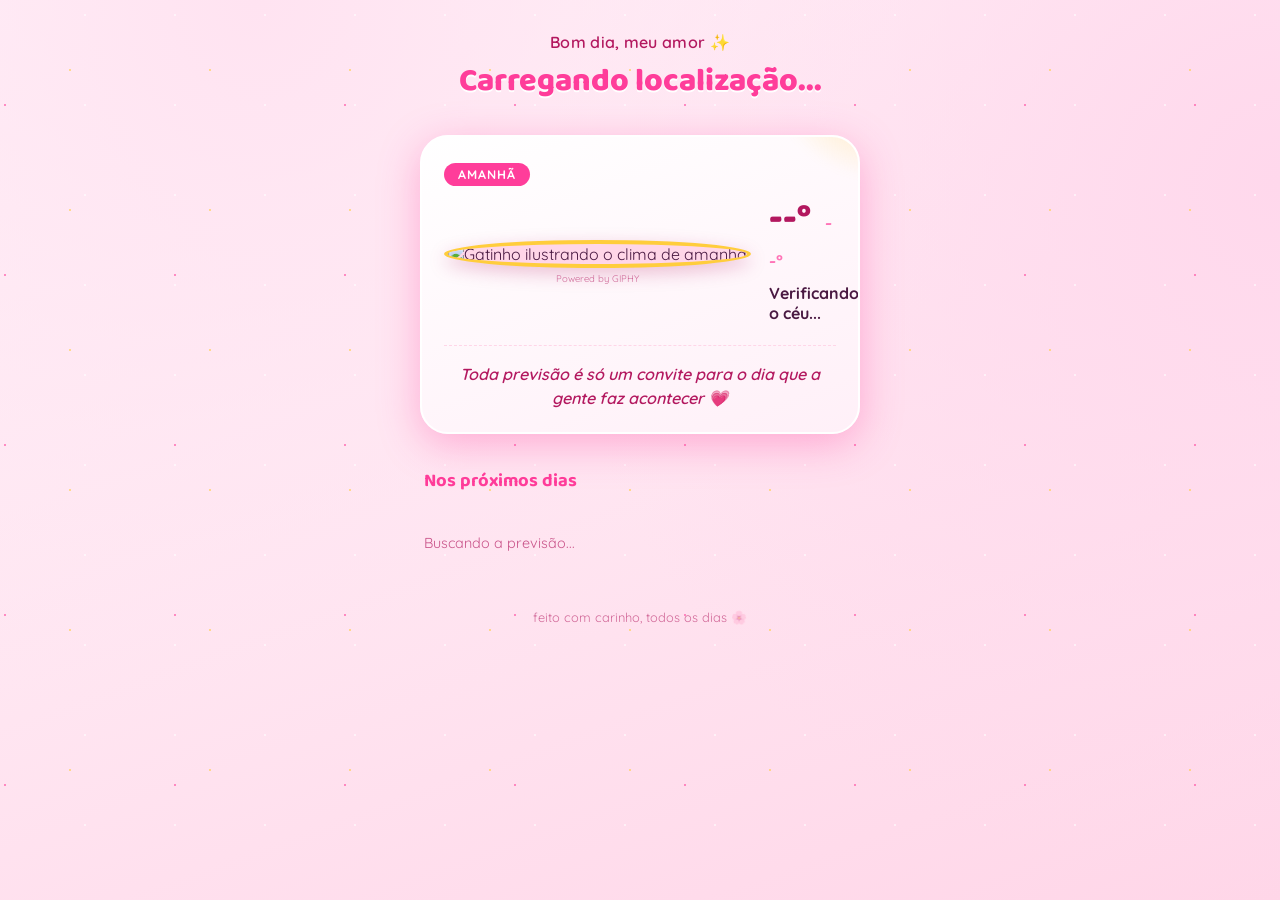
==== index.html @ 672c467a "Rename index-1.html to index.html" ====
<!DOCTYPE html>
<html lang="pt-BR">
<head>
  <meta charset="UTF-8" />
  <meta name="viewport" content="width=device-width, initial-scale=1.0" />
  <title>Para você, todo dia 💗</title>

  <!-- Fontes: uma display arredondada e afetuosa + uma de apoio para números/dados -->
  <link rel="preconnect" href="https://fonts.googleapis.com" />
  <link rel="preconnect" href="https://fonts.gstatic.com" crossorigin />
  <link
    href="https://fonts.googleapis.com/css2?family=Quicksand:wght@500;600;700&family=Baloo+2:wght@600;700;800&display=swap"
    rel="stylesheet"
  />

  <link rel="stylesheet" href="css/style.css" />
</head>
<body>

  <!-- Fundo decorativo de brilho, puramente visual -->
  <div class="glitter-layer" aria-hidden="true"></div>

  <div class="app">

    <!-- Cabeçalho -->
    <header class="app-header">
      <p class="saudacao" id="saudacao">Bom dia, meu amor ✨</p>
      <h1 class="cidade" id="cidade">Carregando localização...</h1>
      <p class="data-hoje" id="data-hoje"></p>
    </header>

    <!-- Card de destaque: o tempo de amanhã -->
    <section class="card-amanha" id="card-amanha" aria-live="polite">
      <p class="etiqueta">Amanhã</p>

      <div class="amanha-conteudo">
        <div class="amanha-gif-wrap">
          <img
            id="gif-gato"
            class="amanha-gif"
            src=""
            alt="Gatinho ilustrando o clima de amanhã"
          />
          <span class="giphy-credito">Powered by GIPHY</span>
        </div>

        <div class="amanha-info">
          <p class="amanha-temp">
            <span id="temp-max">--°</span>
            <span class="temp-min" id="temp-min">--°</span>
          </p>
          <p class="amanha-condicao" id="amanha-condicao">Verificando o céu...</p>
          <p class="amanha-chuva" id="amanha-chuva"></p>
        </div>
      </div>

      <p class="frase-inspiradora" id="frase-inspiradora">
        Toda previsão é só um convite para o dia que a gente faz acontecer 💗
      </p>
    </section>

    <!-- Próximos 4 dias -->
    <section class="proximos-dias">
      <h2 class="proximos-titulo">Nos próximos dias</h2>
      <div class="dias-lista" id="dias-lista">
        <!-- Os 4 cards de dia serão inseridos aqui via JavaScript (main.js) -->
        <p class="dias-carregando" id="dias-carregando">Buscando a previsão...</p>
      </div>
    </section>

    <footer class="app-footer">
      <p>feito com carinho, todos os dias 🌸</p>
    </footer>

  </div>

  <!-- Módulos JS (serão criados nos próximos passos) -->
  <script src="js/config.js"></script>
  <script src="js/clima.js"></script>
  <script src="js/frases.js"></script>
  <script src="js/gif.js"></script>
  <script src="js/main.js"></script>
</body>
</html>
---- css/style.css ----
/* =========================================================
   Para você, todo dia 💗 — style.css
   Paleta: rosa choque + pink pastel + dourado brilhante
   ========================================================= */

:root {
  --rosa-choque: #ff3d9a;
  --rosa-pastel: #ffd6e8;
  --magenta-profundo: #b3185f;
  --dourado: #ffcd3c;
  --creme: #fff6fb;
  --texto-escuro: #4a1942;
  --branco: #ffffff;

  --raio-grande: 28px;
  --raio-medio: 18px;
  --sombra-brilho: 0 10px 40px rgba(255, 61, 154, 0.35);
}

* {
  box-sizing: border-box;
}

body {
  margin: 0;
  min-height: 100vh;
  font-family: "Quicksand", sans-serif;
  color: var(--texto-escuro);
  background: radial-gradient(circle at 20% 0%, #ffe3f1 0%, transparent 55%),
    radial-gradient(circle at 100% 20%, #ffd8ec 0%, transparent 50%),
    linear-gradient(160deg, var(--creme) 0%, var(--rosa-pastel) 100%);
  overflow-x: hidden;
  position: relative;
}

/* ---------------------------------------------------------
   Camada de brilho: pontinhos dourados que cintilam no fundo
   --------------------------------------------------------- */
.glitter-layer {
  position: fixed;
  inset: 0;
  pointer-events: none;
  z-index: 0;
  background-image: radial-gradient(circle, var(--dourado) 1px, transparent 1.5px),
    radial-gradient(circle, var(--branco) 1px, transparent 1.5px),
    radial-gradient(circle, var(--rosa-choque) 1px, transparent 1.5px);
  background-size: 140px 140px, 90px 90px, 170px 170px;
  background-position: 0 0, 40px 60px, 90px 20px;
  animation: cintilar 6s ease-in-out infinite alternate;
  opacity: 0.55;
}

@keyframes cintilar {
  from {
    opacity: 0.35;
    background-position: 0 0, 40px 60px, 90px 20px;
  }
  to {
    opacity: 0.7;
    background-position: 10px 20px, 30px 40px, 100px 40px;
  }
}

/* ---------------------------------------------------------
   Container principal
   --------------------------------------------------------- */
.app {
  position: relative;
  z-index: 1;
  max-width: 480px;
  margin: 0 auto;
  padding: 32px 20px 48px;
}

/* ---------------------------------------------------------
   Cabeçalho
   --------------------------------------------------------- */
.app-header {
  text-align: center;
  margin-bottom: 28px;
}

.saudacao {
  margin: 0;
  font-weight: 600;
  color: var(--magenta-profundo);
  letter-spacing: 0.02em;
}

.cidade {
  font-family: "Baloo 2", "Quicksand", sans-serif;
  font-size: 2rem;
  font-weight: 800;
  margin: 4px 0 2px;
  color: var(--rosa-choque);
  text-shadow: 0 2px 0 var(--branco);
}

.data-hoje {
  margin: 0;
  font-size: 0.9rem;
  color: var(--magenta-profundo);
  opacity: 0.8;
  text-transform: capitalize;
}

/* ---------------------------------------------------------
   Card de destaque: o tempo de amanhã (elemento-assinatura)
   --------------------------------------------------------- */
.card-amanha {
  background: linear-gradient(160deg, var(--branco) 0%, #fff0f8 100%);
  border-radius: var(--raio-grande);
  padding: 26px 22px 22px;
  box-shadow: var(--sombra-brilho);
  border: 2px solid var(--branco);
  position: relative;
  overflow: hidden;
  margin-bottom: 32px;
}

.card-amanha::before {
  content: "";
  position: absolute;
  top: -60%;
  right: -30%;
  width: 220px;
  height: 220px;
  background: radial-gradient(circle, rgba(255, 205, 60, 0.5), transparent 70%);
  filter: blur(4px);
}

.etiqueta {
  display: inline-block;
  margin: 0 0 14px;
  padding: 4px 14px;
  font-size: 0.78rem;
  font-weight: 700;
  letter-spacing: 0.08em;
  text-transform: uppercase;
  color: var(--branco);
  background: var(--rosa-choque);
  border-radius: 999px;
}

.amanha-conteudo {
  display: flex;
  align-items: center;
  gap: 18px;
  position: relative;
  z-index: 1;
}

.amanha-gif-wrap {
  position: relative;
  flex-shrink: 0;
}

.amanha-gif {
  width: 108px;
  height: 108px;
  object-fit: cover;
  border-radius: 50%;
  border: 4px solid var(--dourado);
  background: var(--rosa-pastel);
  box-shadow: 0 6px 18px rgba(179, 24, 95, 0.25);
}

.giphy-credito {
  display: block;
  text-align: center;
  font-size: 0.6rem;
  color: var(--magenta-profundo);
  opacity: 0.6;
  margin-top: 4px;
}

.amanha-info {
  flex: 1;
  min-width: 0;
}

.amanha-temp {
  margin: 0;
  font-family: "Baloo 2", sans-serif;
  font-weight: 800;
  font-size: 2.4rem;
  line-height: 1;
  color: var(--magenta-profundo);
}

.temp-min {
  font-size: 1.2rem;
  font-weight: 600;
  color: var(--rosa-choque);
  opacity: 0.7;
  margin-left: 6px;
}

.amanha-condicao {
  margin: 6px 0 2px;
  font-weight: 700;
  color: var(--texto-escuro);
}

.amanha-chuva {
  margin: 0;
  font-size: 0.85rem;
  color: var(--magenta-profundo);
  opacity: 0.75;
}

.frase-inspiradora {
  position: relative;
  z-index: 1;
  margin: 20px 0 0;
  padding-top: 16px;
  border-top: 1.5px dashed var(--rosa-pastel);
  font-style: italic;
  font-weight: 600;
  color: var(--magenta-profundo);
  text-align: center;
  line-height: 1.5;
}

/* ---------------------------------------------------------
   Próximos 4 dias
   --------------------------------------------------------- */
.proximos-dias {
  margin-bottom: 24px;
}

.proximos-titulo {
  font-family: "Baloo 2", sans-serif;
  font-size: 1.15rem;
  font-weight: 700;
  color: var(--rosa-choque);
  margin: 0 0 12px 4px;
}

.dias-lista {
  display: flex;
  gap: 12px;
  overflow-x: auto;
  padding-bottom: 6px;
  scrollbar-width: none;
}

.dias-lista::-webkit-scrollbar {
  display: none;
}

.dia-card {
  flex: 0 0 auto;
  width: 92px;
  background: var(--branco);
  border-radius: var(--raio-medio);
  padding: 14px 10px;
  text-align: center;
  box-shadow: 0 4px 14px rgba(255, 61, 154, 0.15);
  border: 1.5px solid var(--rosa-pastel);
}

.dia-card .dia-nome {
  margin: 0 0 6px;
  font-size: 0.8rem;
  font-weight: 700;
  color: var(--magenta-profundo);
  text-transform: capitalize;
}

.dia-card .dia-icone {
  width: 36px;
  height: 36px;
  margin: 0 auto 6px;
  display: block;
}

.dia-card .dia-temps {
  margin: 0;
  font-size: 0.85rem;
  font-weight: 700;
  color: var(--texto-escuro);
}

.dia-card .dia-temps .dia-min {
  color: var(--rosa-choque);
  opacity: 0.65;
  font-weight: 600;
  margin-left: 4px;
}

.dias-carregando {
  font-size: 0.9rem;
  color: var(--magenta-profundo);
  opacity: 0.7;
  padding: 12px 4px;
}

/* ---------------------------------------------------------
   Rodapé
   --------------------------------------------------------- */
.app-footer {
  text-align: center;
  font-size: 0.8rem;
  color: var(--magenta-profundo);
  opacity: 0.6;
}

/* ---------------------------------------------------------
   Acessibilidade: respeita preferência de menos movimento
   --------------------------------------------------------- */
@media (prefers-reduced-motion: reduce) {
  .glitter-layer {
    animation: none;
  }
}

/* ---------------------------------------------------------
   Telas pequenas
   --------------------------------------------------------- */
@media (max-width: 360px) {
  .amanha-conteudo {
    flex-direction: column;
    text-align: center;
  }

  .amanha-gif {
    width: 96px;
    height: 96px;
  }
}
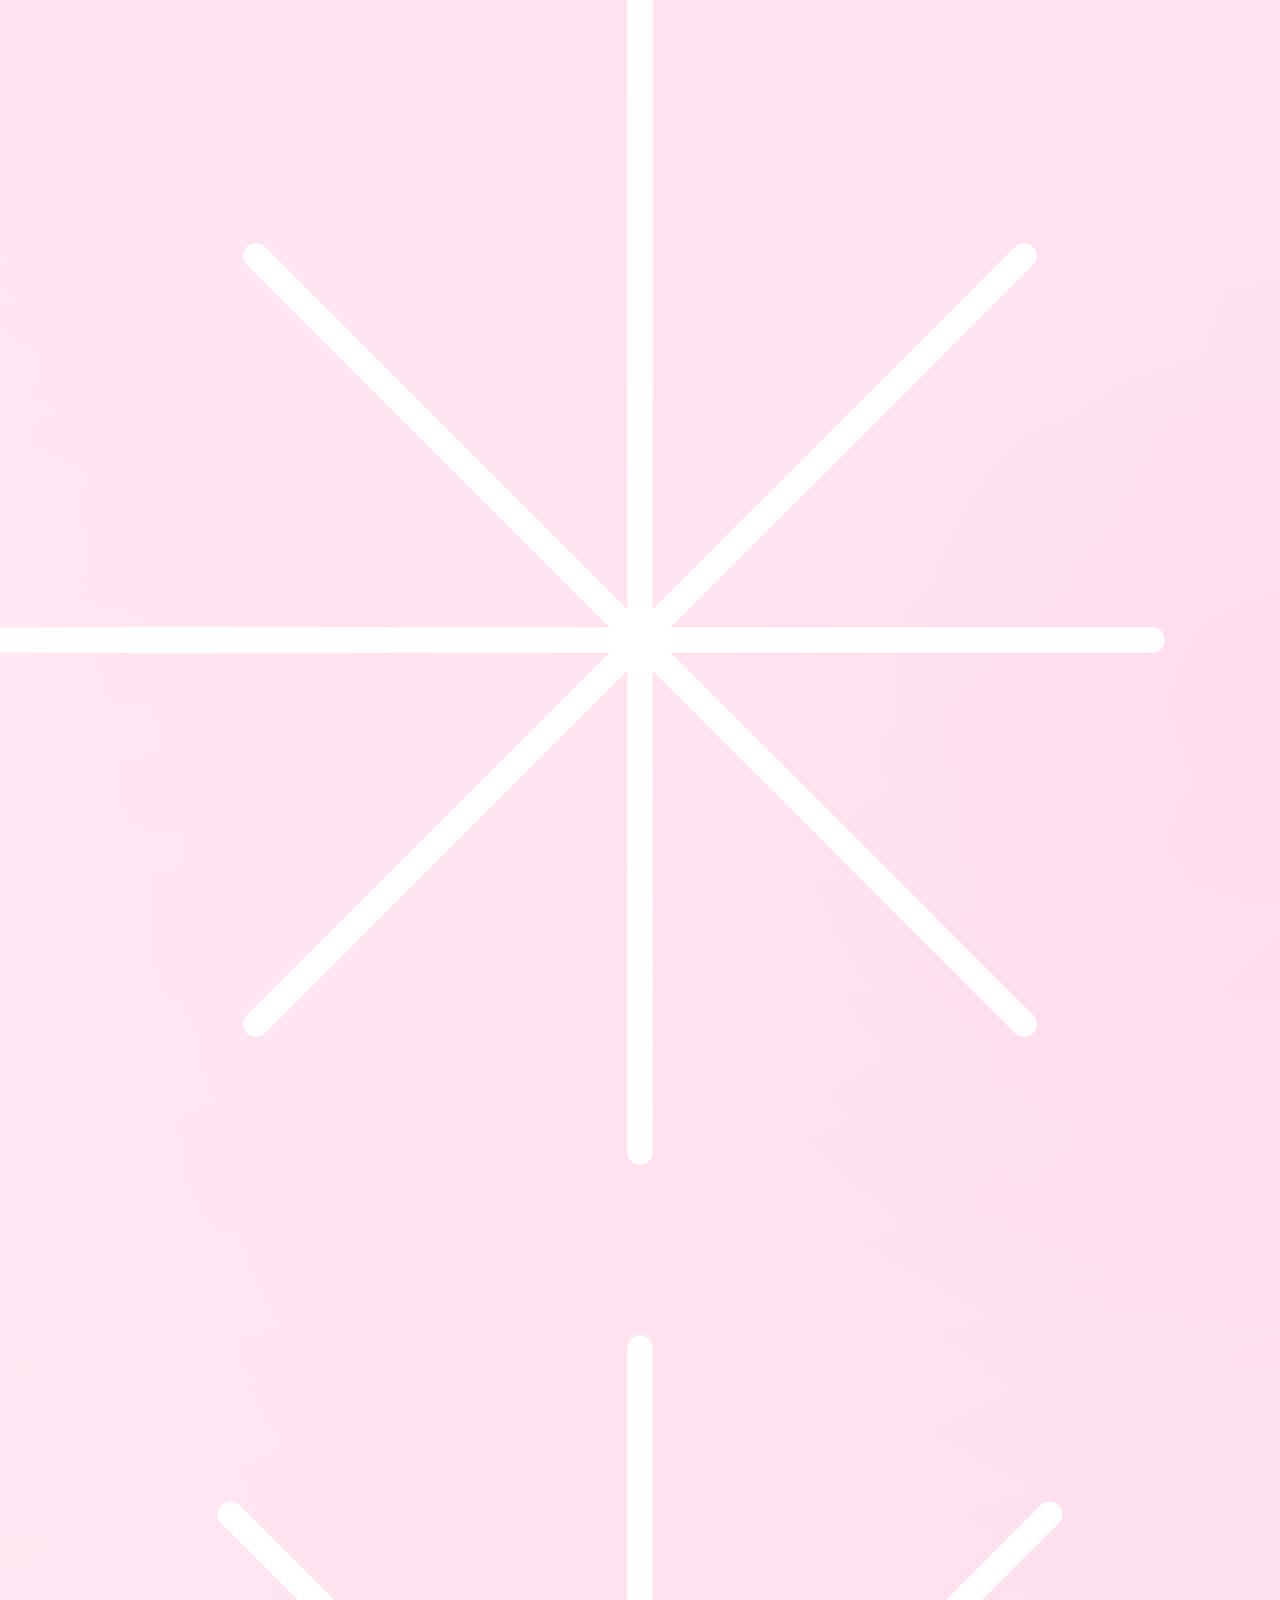
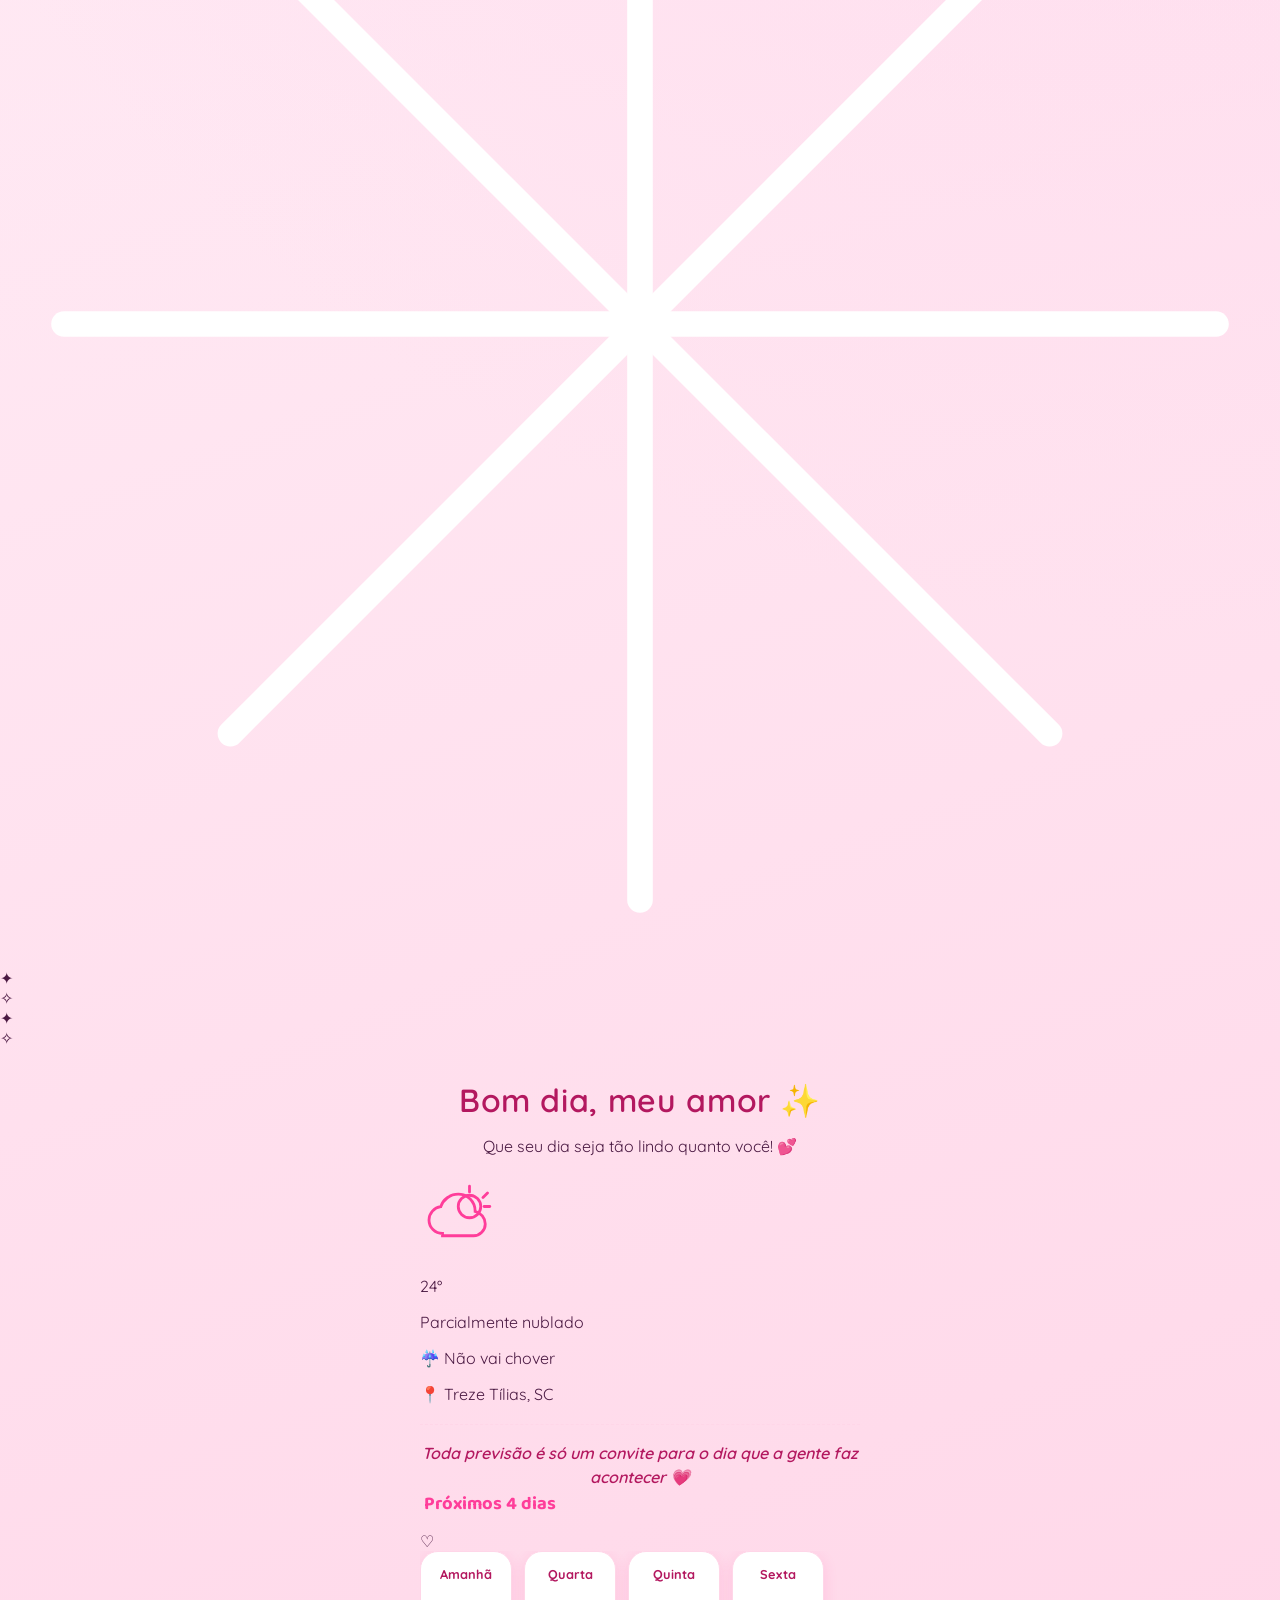
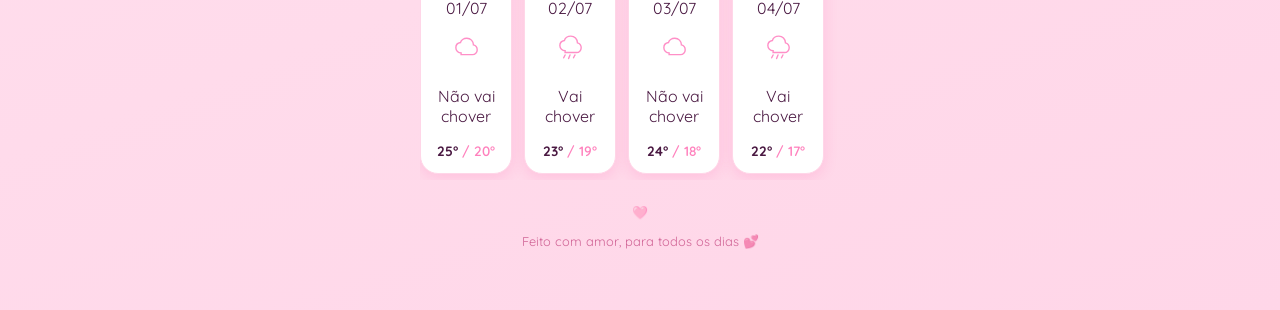
==== commit 53a21bee: "Rename index-.html to index.html" ====
--- a/index.html
+++ b/index.html
@@ -5,7 +5,6 @@
   <meta name="viewport" content="width=device-width, initial-scale=1.0" />
   <title>Para você, todo dia 💗</title>
 
-  <!-- Fontes: uma display arredondada e afetuosa + uma de apoio para números/dados -->
   <link rel="preconnect" href="https://fonts.googleapis.com" />
   <link rel="preconnect" href="https://fonts.gstatic.com" crossorigin />
   <link
@@ -17,64 +16,167 @@
 </head>
 <body>
 
-  <!-- Fundo decorativo de brilho, puramente visual -->
-  <div class="glitter-layer" aria-hidden="true"></div>
+  <!-- Fogos/estrelas decorativos nos cantos, como na referência -->
+  <svg class="fogo fogo-esquerda" viewBox="0 0 100 100" aria-hidden="true">
+    <g stroke="#ffffff" stroke-width="2" stroke-linecap="round">
+      <line x1="50" y1="10" x2="50" y2="90" />
+      <line x1="10" y1="50" x2="90" y2="50" />
+      <line x1="20" y1="20" x2="80" y2="80" />
+      <line x1="80" y1="20" x2="20" y2="80" />
+      <line x1="50" y1="0" x2="50" y2="30" />
+      <line x1="0" y1="50" x2="30" y2="50" />
+    </g>
+  </svg>
+  <svg class="fogo fogo-direita" viewBox="0 0 100 100" aria-hidden="true">
+    <g stroke="#ffffff" stroke-width="2" stroke-linecap="round">
+      <line x1="50" y1="5" x2="50" y2="95" />
+      <line x1="5" y1="50" x2="95" y2="50" />
+      <line x1="18" y1="18" x2="82" y2="82" />
+      <line x1="82" y1="18" x2="18" y2="82" />
+    </g>
+  </svg>
+  <div class="estrela estrela-1" aria-hidden="true">✦</div>
+  <div class="estrela estrela-2" aria-hidden="true">✧</div>
+  <div class="estrela estrela-3" aria-hidden="true">✦</div>
+  <div class="estrela estrela-4" aria-hidden="true">✧</div>
 
   <div class="app">
 
     <!-- Cabeçalho -->
     <header class="app-header">
-      <p class="saudacao" id="saudacao">Bom dia, meu amor ✨</p>
-      <h1 class="cidade" id="cidade">Carregando localização...</h1>
-      <p class="data-hoje" id="data-hoje"></p>
+      <h1 class="saudacao" id="saudacao">Bom dia, meu amor <span class="brilho">✨</span></h1>
+      <p class="subtitulo" id="subtitulo">Que seu dia seja tão lindo quanto você! 💕</p>
     </header>
 
-    <!-- Card de destaque: o tempo de amanhã -->
-    <section class="card-amanha" id="card-amanha" aria-live="polite">
-      <p class="etiqueta">Amanhã</p>
+    <!-- Card de destaque: o círculo com o tempo de amanhã -->
+    <section class="circulo-tempo" id="circulo-tempo" aria-live="polite">
+      <div class="circulo-conteudo">
 
-      <div class="amanha-conteudo">
-        <div class="amanha-gif-wrap">
-          <img
-            id="gif-gato"
-            class="amanha-gif"
-            src=""
-            alt="Gatinho ilustrando o clima de amanhã"
-          />
-          <span class="giphy-credito">Powered by GIPHY</span>
+        <div class="icone-tempo" id="icone-tempo">
+          <!-- ícone SVG é injetado aqui via JS (main.js), conforme a condição -->
+          <svg viewBox="0 0 64 64" width="72" height="72">
+            <circle cx="44" cy="20" r="10" fill="none" stroke="#ff3d9a" stroke-width="2.5" />
+            <g stroke="#ff3d9a" stroke-width="2.5" stroke-linecap="round">
+              <line x1="44" y1="2" x2="44" y2="7" />
+              <line x1="60" y1="8" x2="56" y2="12" />
+              <line x1="62" y1="20" x2="57" y2="20" />
+            </g>
+            <path
+              d="M20 44c-6.6 0-12-5.4-12-12 0-6.1 4.6-11.1 10.5-11.9C20.5 13.9 26.7 9 34 9c8.3 0 15 6.7 15 15v.3C54.1 25.6 58 30.2 58 35.5 58 41.3 53.3 46 47.5 46H20z"
+              fill="none" stroke="#ff3d9a" stroke-width="2.5"
+            />
+          </svg>
         </div>
 
-        <div class="amanha-info">
-          <p class="amanha-temp">
-            <span id="temp-max">--°</span>
-            <span class="temp-min" id="temp-min">--°</span>
-          </p>
-          <p class="amanha-condicao" id="amanha-condicao">Verificando o céu...</p>
-          <p class="amanha-chuva" id="amanha-chuva"></p>
-        </div>
+        <p class="temperatura" id="temperatura">24°</p>
+        <p class="condicao" id="condicao">Parcialmente nublado</p>
+        <p class="chuva-info" id="chuva-info">☔ Não vai chover</p>
+        <p class="localizacao" id="localizacao">📍 Treze Tílias, SC</p>
       </div>
+    </section>
 
-      <p class="frase-inspiradora" id="frase-inspiradora">
-        Toda previsão é só um convite para o dia que a gente faz acontecer 💗
-      </p>
-    </section>
+    <!-- Frase inspiradora do dia -->
+    <p class="frase-inspiradora" id="frase-inspiradora">
+      Toda previsão é só um convite para o dia que a gente faz acontecer 💗
+    </p>
 
     <!-- Próximos 4 dias -->
     <section class="proximos-dias">
-      <h2 class="proximos-titulo">Nos próximos dias</h2>
+      <div class="proximos-cabecalho">
+        <h2 class="proximos-titulo">Próximos 4 dias</h2>
+        <span class="coracao-topo" aria-hidden="true">♡</span>
+      </div>
+
       <div class="dias-lista" id="dias-lista">
-        <!-- Os 4 cards de dia serão inseridos aqui via JavaScript (main.js) -->
-        <p class="dias-carregando" id="dias-carregando">Buscando a previsão...</p>
+        <!-- Cards de exemplo (serão substituídos pelo main.js com dados reais) -->
+        <article class="dia-card">
+          <div class="dia-nome-data">
+            <p class="dia-nome">Amanhã</p>
+            <p class="dia-data">01/07</p>
+          </div>
+          <div class="dia-icone">
+            <svg viewBox="0 0 40 40" width="28" height="28">
+              <path
+                d="M13 27c-4 0-7.5-3.3-7.5-7.4 0-3.8 2.9-6.9 6.6-7.4C12.8 8.9 16.7 6 21.2 6c5.2 0 9.4 4.2 9.4 9.4v.2c3.2.9 5.4 3.8 5.4 7.1 0 3.7-3 6.8-6.7 6.8H13z"
+                fill="none" stroke="#ff8fc7" stroke-width="2"
+              />
+            </svg>
+          </div>
+          <p class="dia-chuva">Não vai chover</p>
+          <p class="dia-temps"><span class="dia-max">25°</span><span class="dia-min">/ 20°</span></p>
+        </article>
+
+        <article class="dia-card">
+          <div class="dia-nome-data">
+            <p class="dia-nome">Quarta</p>
+            <p class="dia-data">02/07</p>
+          </div>
+          <div class="dia-icone">
+            <svg viewBox="0 0 40 40" width="28" height="28">
+              <path
+                d="M13 24c-4 0-7.5-3.3-7.5-7.4 0-3.8 2.9-6.9 6.6-7.4C12.8 5.9 16.7 3 21.2 3c5.2 0 9.4 4.2 9.4 9.4v.2c3.2.9 5.4 3.8 5.4 7.1 0 3.7-3 6.8-6.7 6.8H13z"
+                fill="none" stroke="#ff8fc7" stroke-width="2"
+              />
+              <g stroke="#ff8fc7" stroke-width="2" stroke-linecap="round">
+                <line x1="13" y1="30" x2="11" y2="34" />
+                <line x1="20" y1="30" x2="18" y2="35" />
+                <line x1="27" y1="30" x2="25" y2="34" />
+              </g>
+            </svg>
+          </div>
+          <p class="dia-chuva">Vai chover</p>
+          <p class="dia-temps"><span class="dia-max">23°</span><span class="dia-min">/ 19°</span></p>
+        </article>
+
+        <article class="dia-card">
+          <div class="dia-nome-data">
+            <p class="dia-nome">Quinta</p>
+            <p class="dia-data">03/07</p>
+          </div>
+          <div class="dia-icone">
+            <svg viewBox="0 0 40 40" width="28" height="28">
+              <path
+                d="M13 27c-4 0-7.5-3.3-7.5-7.4 0-3.8 2.9-6.9 6.6-7.4C12.8 8.9 16.7 6 21.2 6c5.2 0 9.4 4.2 9.4 9.4v.2c3.2.9 5.4 3.8 5.4 7.1 0 3.7-3 6.8-6.7 6.8H13z"
+                fill="none" stroke="#ff8fc7" stroke-width="2"
+              />
+            </svg>
+          </div>
+          <p class="dia-chuva">Não vai chover</p>
+          <p class="dia-temps"><span class="dia-max">24°</span><span class="dia-min">/ 18°</span></p>
+        </article>
+
+        <article class="dia-card">
+          <div class="dia-nome-data">
+            <p class="dia-nome">Sexta</p>
+            <p class="dia-data">04/07</p>
+          </div>
+          <div class="dia-icone">
+            <svg viewBox="0 0 40 40" width="28" height="28">
+              <path
+                d="M13 24c-4 0-7.5-3.3-7.5-7.4 0-3.8 2.9-6.9 6.6-7.4C12.8 5.9 16.7 3 21.2 3c5.2 0 9.4 4.2 9.4 9.4v.2c3.2.9 5.4 3.8 5.4 7.1 0 3.7-3 6.8-6.7 6.8H13z"
+                fill="none" stroke="#ff8fc7" stroke-width="2"
+              />
+              <g stroke="#ff8fc7" stroke-width="2" stroke-linecap="round">
+                <line x1="13" y1="30" x2="11" y2="34" />
+                <line x1="20" y1="30" x2="18" y2="35" />
+                <line x1="27" y1="30" x2="25" y2="34" />
+              </g>
+            </svg>
+          </div>
+          <p class="dia-chuva">Vai chover</p>
+          <p class="dia-temps"><span class="dia-max">22°</span><span class="dia-min">/ 17°</span></p>
+        </article>
       </div>
     </section>
 
     <footer class="app-footer">
-      <p>feito com carinho, todos os dias 🌸</p>
+      <span class="coracao-rodape" aria-hidden="true">🩷</span>
+      <p>Feito com amor, para todos os dias 💕</p>
     </footer>
 
   </div>
 
-  <!-- Módulos JS (serão criados nos próximos passos) -->
+  <!-- Módulos JS -->
   <script src="js/config.js"></script>
   <script src="js/clima.js"></script>
   <script src="js/frases.js"></script>
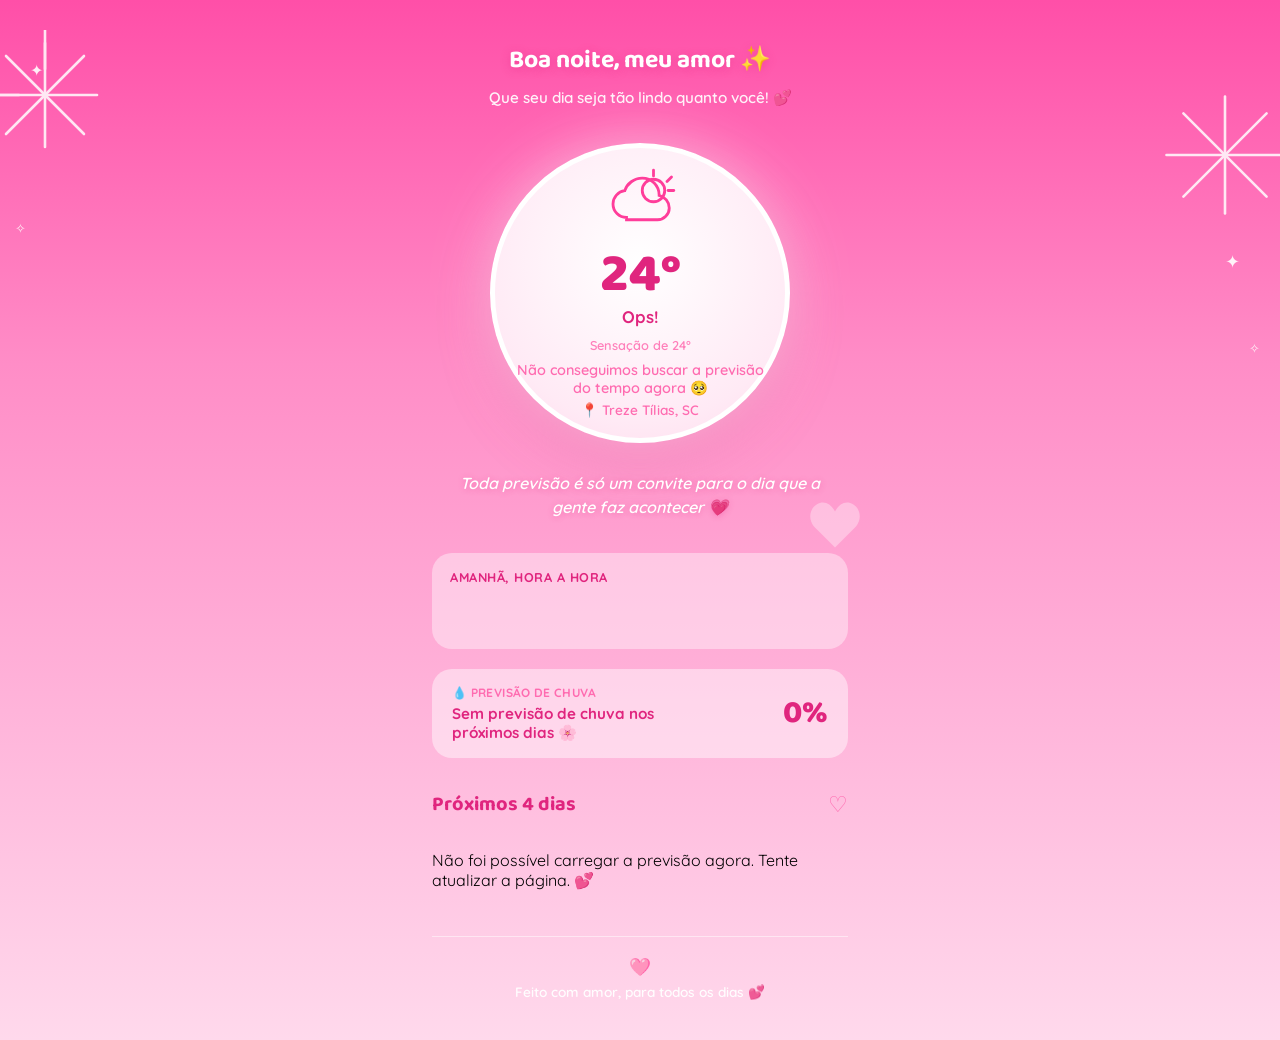
==== commit 72253d10: "Rename index-1.html to index.html" ====
--- a/index.html
+++ b/index.html
@@ -70,6 +70,7 @@
 
         <p class="temperatura" id="temperatura">24°</p>
         <p class="condicao" id="condicao">Parcialmente nublado</p>
+        <p class="sensacao" id="sensacao">Sensação de 24°</p>
         <p class="chuva-info" id="chuva-info">☔ Não vai chover</p>
         <p class="localizacao" id="localizacao">📍 Treze Tílias, SC</p>
       </div>
@@ -79,6 +80,22 @@
     <p class="frase-inspiradora" id="frase-inspiradora">
       Toda previsão é só um convite para o dia que a gente faz acontecer 💗
     </p>
+
+    <!-- Faixa de horários de amanhã, estilo gráfico -->
+    <section class="previsao-horaria" id="previsao-horaria" aria-hidden="true">
+      <p class="horaria-titulo">Amanhã, hora a hora</p>
+      <svg class="horaria-linha" id="horaria-linha" viewBox="0 0 320 40" preserveAspectRatio="none"></svg>
+      <div class="horaria-lista" id="horaria-lista"></div>
+    </section>
+
+    <!-- Card de destaque: chance de chuva -->
+    <section class="chuva-destaque" id="chuva-destaque">
+      <div class="chuva-destaque-texto">
+        <p class="chuva-destaque-etiqueta">💧 Previsão de chuva</p>
+        <p class="chuva-destaque-frase" id="chuva-destaque-frase">Sem previsão de chuva nos próximos dias 🌸</p>
+      </div>
+      <p class="chuva-destaque-percentual" id="chuva-destaque-percentual">0%</p>
+    </section>
 
     <!-- Próximos 4 dias -->
     <section class="proximos-dias">
@@ -173,6 +190,14 @@
       <span class="coracao-rodape" aria-hidden="true">🩷</span>
       <p>Feito com amor, para todos os dias 💕</p>
     </footer>
+
+    <!-- Silhueta romântica decorativa, no espírito da ilustração do Google -->
+    <svg class="silhueta-casal" viewBox="0 0 100 100" aria-hidden="true">
+      <path
+        d="M30 55c-10-8-10-22 0-28 8-5 16 0 20 8 4-8 12-13 20-8 10 6 10 20 0 28L50 75 30 55z"
+        fill="#ffffff" opacity="0.35"
+      />
+    </svg>
 
   </div>
 
--- a/css/style.css
+++ b/css/style.css
@@ -1,20 +1,15 @@
 /* =========================================================
    Para você, todo dia 💗 — style.css
-   Paleta: rosa choque + pink pastel + dourado brilhante
    ========================================================= */
 
 :root {
-  --rosa-choque: #ff3d9a;
-  --rosa-pastel: #ffd6e8;
-  --magenta-profundo: #b3185f;
-  --dourado: #ffcd3c;
-  --creme: #fff6fb;
-  --texto-escuro: #4a1942;
+  --rosa-topo: #ff4fa8;
+  --rosa-meio: #ff8dc7;
+  --rosa-base: #ffd9ec;
+  --rosa-texto: #e0257e;
+  --rosa-texto-suave: #ff6bb0;
   --branco: #ffffff;
-
-  --raio-grande: 28px;
-  --raio-medio: 18px;
-  --sombra-brilho: 0 10px 40px rgba(255, 61, 154, 0.35);
+  --sombra-circulo: 0 0 60px rgba(255, 255, 255, 0.55), 0 20px 50px rgba(224, 37, 126, 0.35);
 }
 
 * {
@@ -25,39 +20,78 @@
   margin: 0;
   min-height: 100vh;
   font-family: "Quicksand", sans-serif;
-  color: var(--texto-escuro);
-  background: radial-gradient(circle at 20% 0%, #ffe3f1 0%, transparent 55%),
-    radial-gradient(circle at 100% 20%, #ffd8ec 0%, transparent 50%),
-    linear-gradient(160deg, var(--creme) 0%, var(--rosa-pastel) 100%);
+  background: linear-gradient(180deg, var(--rosa-topo) 0%, var(--rosa-meio) 35%, var(--rosa-base) 100%);
+  position: relative;
   overflow-x: hidden;
-  position: relative;
-}
-
-/* ---------------------------------------------------------
-   Camada de brilho: pontinhos dourados que cintilam no fundo
-   --------------------------------------------------------- */
-.glitter-layer {
-  position: fixed;
-  inset: 0;
+  transition: background 0.6s ease;
+}
+
+/* Tema noturno: aplicado via atributo data-periodo="noite" no <body> pelo main.js */
+body[data-periodo="noite"] {
+  --rosa-topo: #7a1c5c;
+  --rosa-meio: #a8296f;
+  --rosa-base: #e6a0c8;
+}
+
+body[data-periodo="noite"] .estrela {
+  opacity: 1;
+}
+
+/* ---------------------------------------------------------
+   Decorações: fogos e estrelinhas nos cantos
+   --------------------------------------------------------- */
+.fogo {
+  position: absolute;
+  width: 130px;
+  height: 130px;
+  opacity: 0.85;
+  animation: cintilar-fogo 3s ease-in-out infinite alternate;
   pointer-events: none;
-  z-index: 0;
-  background-image: radial-gradient(circle, var(--dourado) 1px, transparent 1.5px),
-    radial-gradient(circle, var(--branco) 1px, transparent 1.5px),
-    radial-gradient(circle, var(--rosa-choque) 1px, transparent 1.5px);
-  background-size: 140px 140px, 90px 90px, 170px 170px;
-  background-position: 0 0, 40px 60px, 90px 20px;
-  animation: cintilar 6s ease-in-out infinite alternate;
-  opacity: 0.55;
-}
-
-@keyframes cintilar {
+}
+
+.fogo-esquerda {
+  top: 30px;
+  left: -20px;
+}
+
+.fogo-direita {
+  top: 90px;
+  right: -10px;
+  animation-delay: 1.2s;
+}
+
+@keyframes cintilar-fogo {
   from {
-    opacity: 0.35;
-    background-position: 0 0, 40px 60px, 90px 20px;
+    opacity: 0.5;
+    transform: scale(0.95);
   }
   to {
-    opacity: 0.7;
-    background-position: 10px 20px, 30px 40px, 100px 40px;
+    opacity: 1;
+    transform: scale(1.05);
+  }
+}
+
+.estrela {
+  position: absolute;
+  color: var(--branco);
+  font-size: 1.4rem;
+  opacity: 0.9;
+  animation: piscar 2.4s ease-in-out infinite;
+}
+
+.estrela-1 { top: 60px; left: 30px; font-size: 1rem; animation-delay: 0s; }
+.estrela-2 { top: 220px; left: 15px; font-size: 0.8rem; animation-delay: 0.6s; }
+.estrela-3 { top: 250px; right: 40px; font-size: 1.1rem; animation-delay: 1s; }
+.estrela-4 { top: 340px; right: 20px; font-size: 0.8rem; animation-delay: 1.6s; }
+
+@keyframes piscar {
+  0%, 100% { opacity: 0.3; transform: scale(0.8); }
+  50% { opacity: 1; transform: scale(1.1); }
+}
+
+@media (prefers-reduced-motion: reduce) {
+  .fogo, .estrela {
+    animation: none;
   }
 }
 
@@ -67,9 +101,9 @@
 .app {
   position: relative;
   z-index: 1;
-  max-width: 480px;
+  max-width: 460px;
   margin: 0 auto;
-  padding: 32px 20px 48px;
+  padding: 40px 22px 40px;
 }
 
 /* ---------------------------------------------------------
@@ -77,255 +111,342 @@
    --------------------------------------------------------- */
 .app-header {
   text-align: center;
+  margin-bottom: 36px;
+}
+
+.saudacao {
+  margin: 0 0 8px;
+  font-family: "Baloo 2", sans-serif;
+  font-weight: 700;
+  font-size: 1.55rem;
+  color: var(--branco);
+  text-shadow: 0 2px 10px rgba(224, 37, 126, 0.4);
+}
+
+.subtitulo {
+  margin: 0;
+  font-size: 0.95rem;
+  font-weight: 600;
+  color: rgba(255, 255, 255, 0.92);
+}
+
+/* ---------------------------------------------------------
+   Círculo de destaque
+   --------------------------------------------------------- */
+.circulo-tempo {
+  display: flex;
+  justify-content: center;
   margin-bottom: 28px;
 }
 
-.saudacao {
-  margin: 0;
-  font-weight: 600;
-  color: var(--magenta-profundo);
-  letter-spacing: 0.02em;
-}
-
-.cidade {
-  font-family: "Baloo 2", "Quicksand", sans-serif;
-  font-size: 2rem;
-  font-weight: 800;
-  margin: 4px 0 2px;
-  color: var(--rosa-choque);
-  text-shadow: 0 2px 0 var(--branco);
-}
-
-.data-hoje {
-  margin: 0;
-  font-size: 0.9rem;
-  color: var(--magenta-profundo);
-  opacity: 0.8;
-  text-transform: capitalize;
-}
-
-/* ---------------------------------------------------------
-   Card de destaque: o tempo de amanhã (elemento-assinatura)
-   --------------------------------------------------------- */
-.card-amanha {
-  background: linear-gradient(160deg, var(--branco) 0%, #fff0f8 100%);
-  border-radius: var(--raio-grande);
-  padding: 26px 22px 22px;
-  box-shadow: var(--sombra-brilho);
-  border: 2px solid var(--branco);
-  position: relative;
-  overflow: hidden;
-  margin-bottom: 32px;
-}
-
-.card-amanha::before {
-  content: "";
-  position: absolute;
-  top: -60%;
-  right: -30%;
-  width: 220px;
-  height: 220px;
-  background: radial-gradient(circle, rgba(255, 205, 60, 0.5), transparent 70%);
-  filter: blur(4px);
-}
-
-.etiqueta {
-  display: inline-block;
-  margin: 0 0 14px;
-  padding: 4px 14px;
-  font-size: 0.78rem;
-  font-weight: 700;
-  letter-spacing: 0.08em;
-  text-transform: uppercase;
-  color: var(--branco);
-  background: var(--rosa-choque);
-  border-radius: 999px;
-}
-
-.amanha-conteudo {
-  display: flex;
+.circulo-conteudo {
+  width: 300px;
+  height: 300px;
+  border-radius: 50%;
+  background: radial-gradient(circle at 50% 40%, #fff 0%, #ffeaf5 70%, #ffd9ec 100%);
+  border: 5px solid var(--branco);
+  box-shadow: var(--sombra-circulo);
+  display: flex;
+  flex-direction: column;
   align-items: center;
-  gap: 18px;
-  position: relative;
-  z-index: 1;
-}
-
-.amanha-gif-wrap {
-  position: relative;
-  flex-shrink: 0;
-}
-
-.amanha-gif {
-  width: 108px;
-  height: 108px;
+  justify-content: center;
+  text-align: center;
+  padding: 20px;
+}
+
+.icone-tempo {
+  margin-bottom: 4px;
+}
+
+.gif-gato {
+  width: 92px;
+  height: 92px;
   object-fit: cover;
   border-radius: 50%;
-  border: 4px solid var(--dourado);
-  background: var(--rosa-pastel);
-  box-shadow: 0 6px 18px rgba(179, 24, 95, 0.25);
+  border: 3px solid var(--rosa-texto-suave);
+  display: block;
 }
 
 .giphy-credito {
   display: block;
   text-align: center;
-  font-size: 0.6rem;
-  color: var(--magenta-profundo);
-  opacity: 0.6;
-  margin-top: 4px;
-}
-
-.amanha-info {
-  flex: 1;
-  min-width: 0;
-}
-
-.amanha-temp {
+  font-size: 0.55rem;
+  color: var(--rosa-texto-suave);
+  opacity: 0.7;
+  margin-top: 3px;
+}
+
+.dia-icone-emoji {
+  font-size: 1.5rem;
+  display: block;
+}
+
+.temperatura {
   margin: 0;
   font-family: "Baloo 2", sans-serif;
   font-weight: 800;
-  font-size: 2.4rem;
+  font-size: 3.4rem;
+  color: var(--rosa-texto);
   line-height: 1;
-  color: var(--magenta-profundo);
-}
-
-.temp-min {
-  font-size: 1.2rem;
-  font-weight: 600;
-  color: var(--rosa-choque);
-  opacity: 0.7;
-  margin-left: 6px;
-}
-
-.amanha-condicao {
-  margin: 6px 0 2px;
-  font-weight: 700;
-  color: var(--texto-escuro);
-}
-
-.amanha-chuva {
+}
+
+.condicao {
+  margin: 4px 0 10px;
+  font-weight: 700;
+  font-size: 1.05rem;
+  color: var(--rosa-texto);
+}
+
+.sensacao {
+  margin: 0 0 8px;
+  font-size: 0.8rem;
+  font-weight: 600;
+  color: var(--rosa-texto-suave);
+  opacity: 0.85;
+}
+
+.chuva-info {
+  margin: 0 0 4px;
+  font-size: 0.9rem;
+  font-weight: 600;
+  color: var(--rosa-texto-suave);
+}
+
+.localizacao {
   margin: 0;
   font-size: 0.85rem;
-  color: var(--magenta-profundo);
-  opacity: 0.75;
-}
-
+  font-weight: 600;
+  color: var(--rosa-texto-suave);
+}
+
+/* ---------------------------------------------------------
+   Frase inspiradora
+   --------------------------------------------------------- */
 .frase-inspiradora {
-  position: relative;
-  z-index: 1;
-  margin: 20px 0 0;
-  padding-top: 16px;
-  border-top: 1.5px dashed var(--rosa-pastel);
+  text-align: center;
   font-style: italic;
   font-weight: 600;
-  color: var(--magenta-profundo);
-  text-align: center;
+  color: var(--branco);
+  text-shadow: 0 1px 6px rgba(224, 37, 126, 0.3);
+  margin: 0 0 34px;
+  padding: 0 10px;
   line-height: 1.5;
 }
 
 /* ---------------------------------------------------------
    Próximos 4 dias
    --------------------------------------------------------- */
-.proximos-dias {
-  margin-bottom: 24px;
+.proximos-cabecalho {
+  display: flex;
+  align-items: center;
+  justify-content: space-between;
+  margin-bottom: 14px;
 }
 
 .proximos-titulo {
+  margin: 0;
   font-family: "Baloo 2", sans-serif;
-  font-size: 1.15rem;
-  font-weight: 700;
-  color: var(--rosa-choque);
-  margin: 0 0 12px 4px;
+  font-size: 1.25rem;
+  font-weight: 700;
+  color: var(--rosa-texto);
+}
+
+.coracao-topo {
+  font-size: 1.4rem;
+  color: var(--rosa-texto-suave);
 }
 
 .dias-lista {
   display: flex;
+  flex-direction: column;
   gap: 12px;
-  overflow-x: auto;
-  padding-bottom: 6px;
-  scrollbar-width: none;
-}
-
-.dias-lista::-webkit-scrollbar {
-  display: none;
+  margin-bottom: 30px;
 }
 
 .dia-card {
-  flex: 0 0 auto;
-  width: 92px;
-  background: var(--branco);
-  border-radius: var(--raio-medio);
-  padding: 14px 10px;
-  text-align: center;
-  box-shadow: 0 4px 14px rgba(255, 61, 154, 0.15);
-  border: 1.5px solid var(--rosa-pastel);
-}
-
-.dia-card .dia-nome {
-  margin: 0 0 6px;
+  display: flex;
+  align-items: center;
+  gap: 14px;
+  background: rgba(255, 255, 255, 0.55);
+  border-radius: 18px;
+  padding: 14px 18px;
+}
+
+.dia-nome-data {
+  min-width: 74px;
+}
+
+.dia-nome {
+  margin: 0;
+  font-weight: 700;
+  color: var(--rosa-texto);
+  font-size: 1rem;
+}
+
+.dia-data {
+  margin: 0;
+  font-size: 0.78rem;
+  color: var(--rosa-texto-suave);
+}
+
+.dia-icone {
+  flex-shrink: 0;
+}
+
+.dia-chuva {
+  flex: 1;
+  margin: 0;
+  font-size: 0.85rem;
+  font-weight: 600;
+  color: var(--rosa-texto-suave);
+}
+
+.dia-temps {
+  margin: 0;
+  font-weight: 700;
+  font-size: 1rem;
+  color: var(--rosa-texto);
+  white-space: nowrap;
+}
+
+.dia-temps .dia-min {
+  font-weight: 600;
+  color: var(--rosa-texto-suave);
+  margin-left: 4px;
+}
+
+/* ---------------------------------------------------------
+   Faixa de horários de amanhã (estilo gráfico, inspirado no Google)
+   --------------------------------------------------------- */
+.previsao-horaria {
+  background: rgba(255, 255, 255, 0.4);
+  border-radius: 20px;
+  padding: 16px 14px 10px;
+  margin-bottom: 20px;
+}
+
+.horaria-titulo {
+  margin: 0 0 10px 4px;
   font-size: 0.8rem;
   font-weight: 700;
-  color: var(--magenta-profundo);
-  text-transform: capitalize;
-}
-
-.dia-card .dia-icone {
-  width: 36px;
-  height: 36px;
-  margin: 0 auto 6px;
+  color: var(--rosa-texto);
+  text-transform: uppercase;
+  letter-spacing: 0.04em;
+}
+
+.horaria-linha {
+  width: 100%;
+  height: 40px;
   display: block;
-}
-
-.dia-card .dia-temps {
-  margin: 0;
-  font-size: 0.85rem;
-  font-weight: 700;
-  color: var(--texto-escuro);
-}
-
-.dia-card .dia-temps .dia-min {
-  color: var(--rosa-choque);
-  opacity: 0.65;
-  font-weight: 600;
-  margin-left: 4px;
-}
-
-.dias-carregando {
-  font-size: 0.9rem;
-  color: var(--magenta-profundo);
-  opacity: 0.7;
-  padding: 12px 4px;
-}
-
-/* ---------------------------------------------------------
-   Rodapé
-   --------------------------------------------------------- */
+  margin-bottom: 4px;
+}
+
+.horaria-lista {
+  display: flex;
+  justify-content: space-between;
+}
+
+.hora-item {
+  display: flex;
+  flex-direction: column;
+  align-items: center;
+  gap: 2px;
+  flex: 1;
+}
+
+.hora-item .hora-label {
+  font-size: 0.68rem;
+  font-weight: 600;
+  color: var(--rosa-texto-suave);
+}
+
+.hora-item .hora-emoji {
+  font-size: 0.95rem;
+}
+
+.hora-item .hora-temp {
+  font-size: 0.78rem;
+  font-weight: 700;
+  color: var(--rosa-texto);
+}
+
+/* ---------------------------------------------------------
+   Card de destaque: previsão de chuva
+   --------------------------------------------------------- */
+.chuva-destaque {
+  display: flex;
+  align-items: center;
+  justify-content: space-between;
+  background: rgba(255, 255, 255, 0.45);
+  border-radius: 20px;
+  padding: 16px 20px;
+  margin-bottom: 30px;
+}
+
+.chuva-destaque-etiqueta {
+  margin: 0 0 4px;
+  font-size: 0.75rem;
+  font-weight: 700;
+  color: var(--rosa-texto-suave);
+  text-transform: uppercase;
+  letter-spacing: 0.03em;
+}
+
+.chuva-destaque-frase {
+  margin: 0;
+  font-weight: 700;
+  color: var(--rosa-texto);
+  font-size: 0.95rem;
+  max-width: 220px;
+}
+
+.chuva-destaque-percentual {
+  margin: 0;
+  font-family: "Baloo 2", sans-serif;
+  font-weight: 800;
+  font-size: 2rem;
+  color: var(--rosa-texto);
+}
+
+/* ---------------------------------------------------------
+   Silhueta romântica decorativa
+   --------------------------------------------------------- */
+.silhueta-casal {
+  position: absolute;
+  width: 90px;
+  height: 90px;
+  right: -10px;
+  top: 480px;
+  pointer-events: none;
+  z-index: 0;
+}
+
+
 .app-footer {
   text-align: center;
-  font-size: 0.8rem;
-  color: var(--magenta-profundo);
-  opacity: 0.6;
-}
-
-/* ---------------------------------------------------------
-   Acessibilidade: respeita preferência de menos movimento
-   --------------------------------------------------------- */
-@media (prefers-reduced-motion: reduce) {
-  .glitter-layer {
-    animation: none;
+  padding-top: 18px;
+  border-top: 1px solid rgba(255, 255, 255, 0.5);
+}
+
+.coracao-rodape {
+  display: block;
+  font-size: 1.1rem;
+  margin-bottom: 6px;
+}
+
+.app-footer p {
+  margin: 0;
+  font-size: 0.85rem;
+  font-weight: 600;
+  color: rgba(255, 255, 255, 0.95);
+}
+
+/* ---------------------------------------------------------
+   Telas pequenas
+   --------------------------------------------------------- */
+@media (max-width: 340px) {
+  .circulo-conteudo {
+    width: 260px;
+    height: 260px;
   }
 }
-
-/* ---------------------------------------------------------
-   Telas pequenas
-   --------------------------------------------------------- */
-@media (max-width: 360px) {
-  .amanha-conteudo {
-    flex-direction: column;
-    text-align: center;
-  }
-
-  .amanha-gif {
-    width: 96px;
-    height: 96px;
-  }
-}
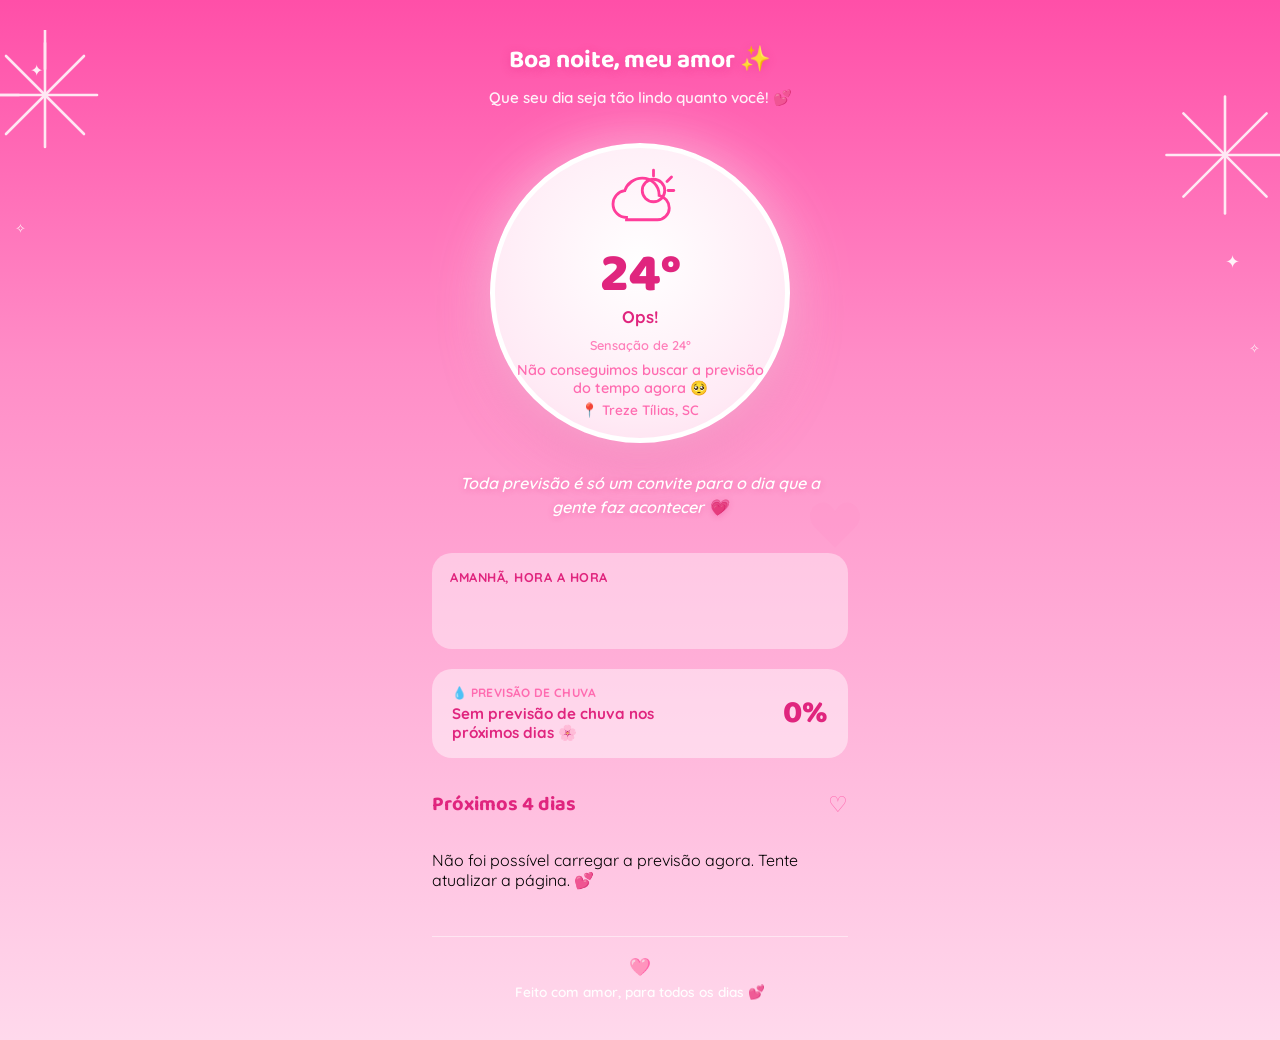
==== commit 3851d90d: "Update silhouette SVG in index.html Removed the decorative romantic silhouette SVG and added a new s" ====
--- a/index.html
+++ b/index.html
@@ -73,6 +73,13 @@
         <p class="sensacao" id="sensacao">Sensação de 24°</p>
         <p class="chuva-info" id="chuva-info">☔ Não vai chover</p>
         <p class="localizacao" id="localizacao">📍 Treze Tílias, SC</p>
+
+        <svg class="silhueta-casal" viewBox="0 0 100 100" aria-hidden="true">
+          <path
+            d="M30 55c-10-8-10-22 0-28 8-5 16 0 20 8 4-8 12-13 20-8 10 6 10 20 0 28L50 75 30 55z"
+            fill="#ff8fc7" opacity="0.25"
+          />
+        </svg>
       </div>
     </section>
 
@@ -190,14 +197,6 @@
       <span class="coracao-rodape" aria-hidden="true">🩷</span>
       <p>Feito com amor, para todos os dias 💕</p>
     </footer>
-
-    <!-- Silhueta romântica decorativa, no espírito da ilustração do Google -->
-    <svg class="silhueta-casal" viewBox="0 0 100 100" aria-hidden="true">
-      <path
-        d="M30 55c-10-8-10-22 0-28 8-5 16 0 20 8 4-8 12-13 20-8 10 6 10 20 0 28L50 75 30 55z"
-        fill="#ffffff" opacity="0.35"
-      />
-    </svg>
 
   </div>
 
